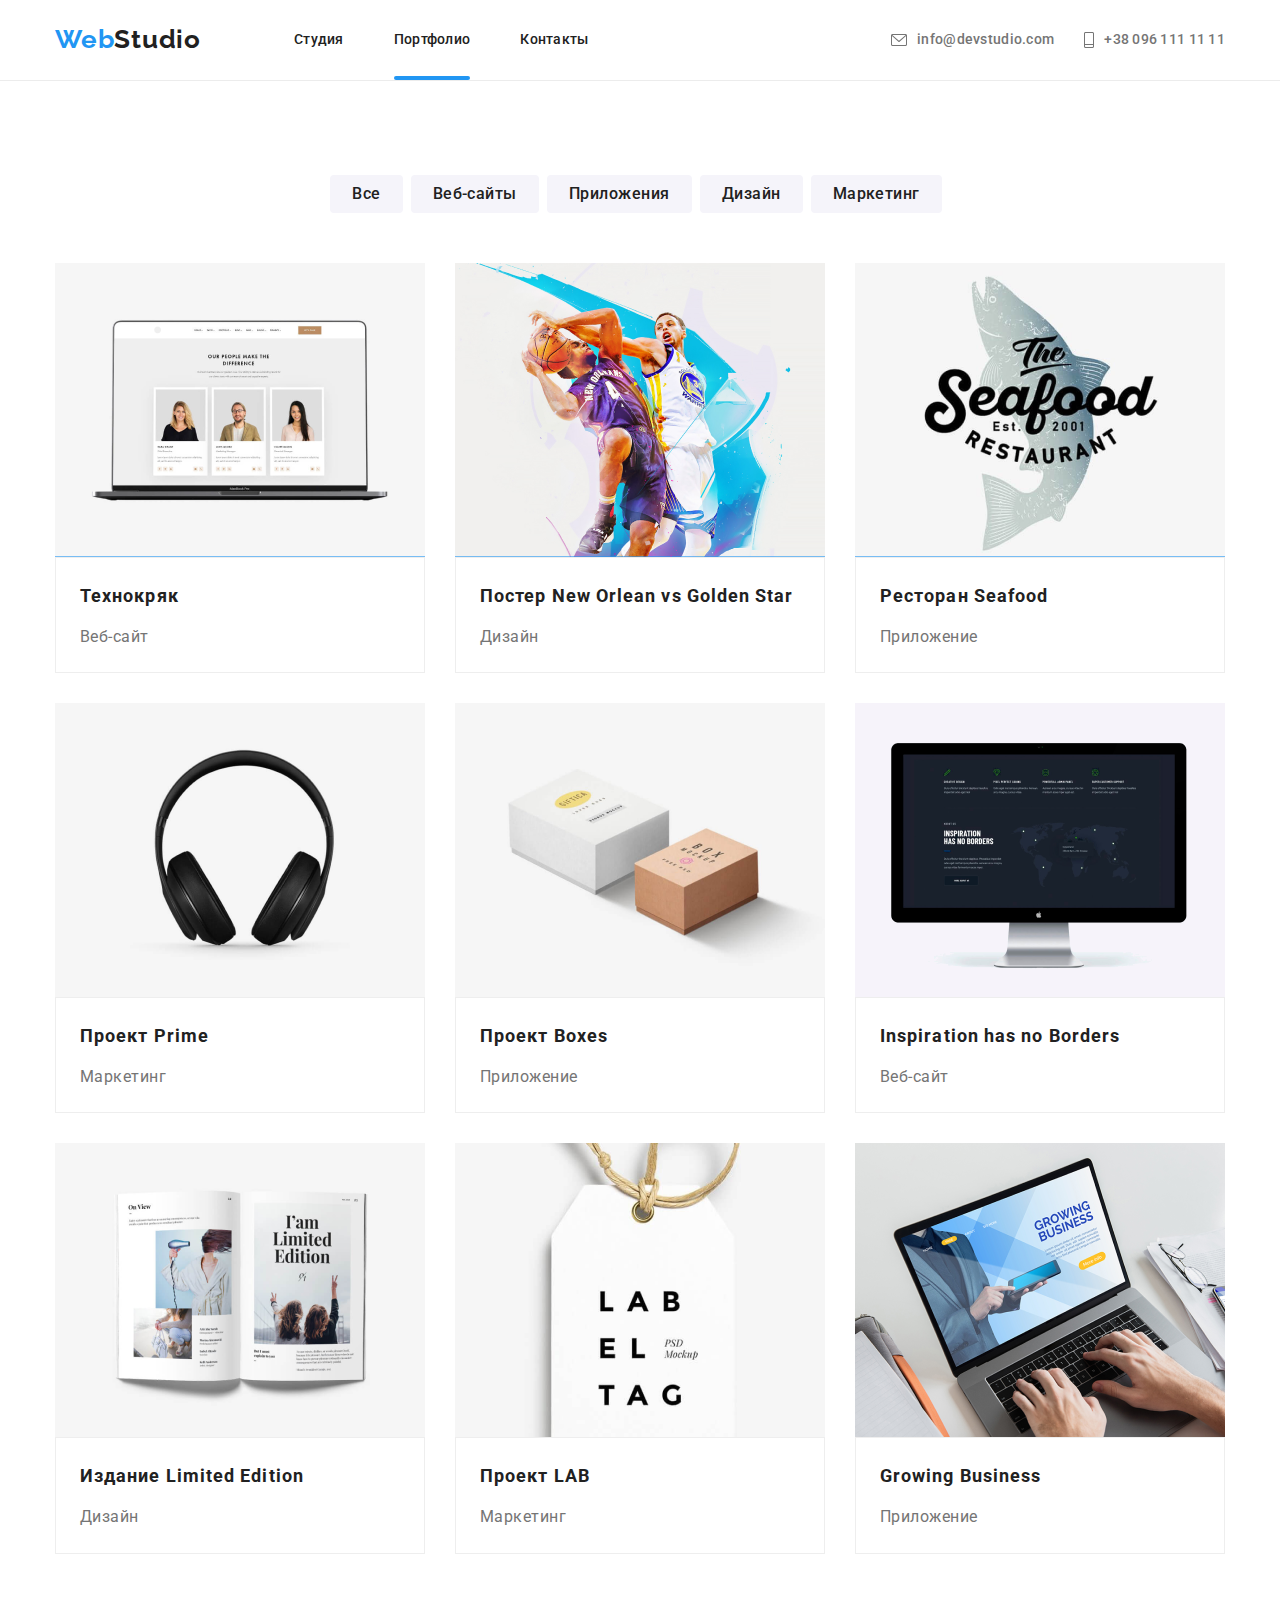
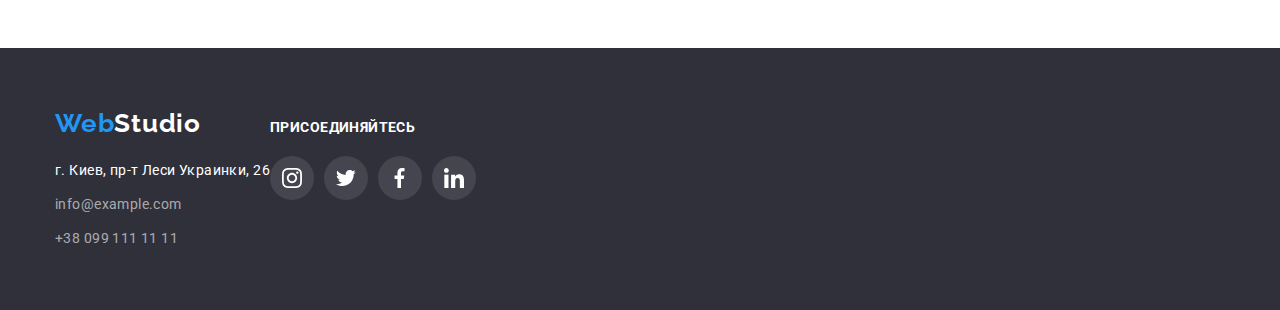
==== portfolio.html @ 3cac70fa "добавил формы" ====
<!DOCTYPE html>
<html lang="en">
<head>
    <meta charset="UTF-8">
    <meta http-equiv="X-UA-Compatible" content="IE=edge">
    <meta name="viewport" content="width=device-width, initial-scale=1.0">
    <title>WebStudio</title>
    <!-- font -->
    <link rel="preconnect" href="https://fonts.googleapis.com">
    <link rel="preconnect" href="https://fonts.gstatic.com" crossorigin>
    <link href="https://fonts.googleapis.com/css2?family=Raleway:wght@700&family=Roboto:wght@400;500;700;900&display=swap" rel="stylesheet">
    <!-- css -->
    <link href="./css/nomalize.css" rel="stylesheet">
    <link href="./css/styles.css" rel="stylesheet" >
    
</head>
<body>
    <header class="header-border">
        <div class="container">
            <!-- логотип -->
            <a href="#" class="link-logo"><span class="color-logo-second">Web</span><span class="color-logo-basic">Studio</span> </a>
            <!-- навигация -->
            <nav>
            <ul class="nav-item ">
                <li> <a class="nav-link nav-color" href="./index.html">Студия</a> </li>
                <li> <a class="nav-link nav-color nav-color-underline" href="./portfolio.html">Портфолио</a> </li>
                <li> <a class="nav-link nav-color" href="">Контакты</a> </li>
            </ul>
            </nav>  
            <ul class="nav-item-contact">
               <li>
                    <a class="contact-link link-color" href="info@devstudio.com" target="_blank"> 
                        <svg class="nav-icon" width="16 " height="16" >
                            <use href="./images/sprite.svg#icon-mail"></use>
                        </svg>info@devstudio.com
                    </a>
                </li>
               <li>
                   <a class="contact-link link-color" href="tel:+380961111111">
                        <svg class="nav-icon" width="10 " height="16" >
                            <use href="./images/sprite.svg#icon-tel"></use>
                        </svg>+38 096 111 11 11
                    </a>
                </li>
            </ul>
        </div>
    </header>
        <main>
    <section class="padding">
    <div class="container">
        <!-- якоря -->
            <ul class="portfolio-naw">
                <li><button class="portfolio-button" type="button">Все </button></li>
                <li><button class="portfolio-button" type="button">Веб-сайты </button></li>
                <li><button class="portfolio-button" type="button">Приложения </button></li>
                <li><button class="portfolio-button" type="button">Дизайн </button></li>
                <li><button class="portfolio-button" type="button">Маркетинг </button></li>
            </ul>
        <!-- портфолио -->
        <ul class="portfolio">
            <li class="portfolio-item">
                <a href="#">
                <div class="portfolio-item-container">
                    <img src="./images/portfolio/img1.png" alt="ноутбук" width="370">
                    <p class="portfolio-info">Технокряк это современная площадка распространения коронавируса. Компании используют эту платформу для цифрового шпионажа и атак на защищённые сервера конкурентов.</p>
                </div>
                <div class="portfolio-border">
                    <h2 class="portfolio-title">Технокряк</h2>
                    <p class="poltfolio-desc">Веб-сайт</p>
                </div>
                </a>
            </li>
            <li class="portfolio-item">
                <a href="#">
                <div class="portfolio-item-container">
                    <img src="./images/portfolio/img2.png" alt="баскетболисты" width="370">
                    <p class="portfolio-info">Технокряк это современная площадка распространения коронавируса. Компании используют эту платформу для цифрового шпионажа и атак на защищённые сервера конкурентов.</p>
                </div>
                <div class="portfolio-border">
                    <h2 class="portfolio-title">Постер New Orlean vs Golden Star</h2>
                    <p class="poltfolio-desc">Дизайн</p>
                </div>
                </a>
            </li>
            <li class="portfolio-item">
                <a href="#">
                <div class="portfolio-item-container">
                    <img src="./images/portfolio/img3.png" alt="банер" width="370">
                    <p class="portfolio-info">Технокряк это современная площадка распространения коронавируса. Компании используют эту платформу для цифрового шпионажа и атак на защищённые сервера конкурентов.</p>
                </div>
                <div class="portfolio-border">
                    <h2 class="portfolio-title">Ресторан Seafood</h2>
                    <p class="poltfolio-desc">Приложение</p>
                </div>
                </a>
            </li>
            <li class="portfolio-item">
                <a href="#">
                <div class="portfolio-item-container">
                    <img src="./images/portfolio/img4.png" alt="наушники" width="370">
                    <p class="portfolio-info">Технокряк это современная площадка распространения коронавируса. Компании используют эту платформу для цифрового шпионажа и атак на защищённые сервера конкурентов.</p>
                </div>
                <div class="portfolio-border">
                    <h2 class="portfolio-title">Проект Prime</h2>
                    <p class="poltfolio-desc">Маркетинг</p>
                </div>
                </a>
            </li>
            <li class="portfolio-item">
                <a href="#">
                <div class="portfolio-item-container">
                    <img src="./images/portfolio/img5.png" alt="коробки" width="370">
                    <p class="portfolio-info">Технокряк это современная площадка распространения коронавируса. Компании используют эту платформу для цифрового шпионажа и атак на защищённые сервера конкурентов.</p>
                </div>
                <div class="portfolio-border">
                    <h2 class="portfolio-title">Проект Boxes</h2>
                    <p class="poltfolio-desc">Приложение</p>
                </div>
                </a>
            </li>
            <li class="portfolio-item">
                <a href="#">
                <div class="portfolio-item-container">
                    <img src="./images/portfolio/img6.png" alt="моноблок" width="370">
                    <p class="portfolio-info">Технокряк это современная площадка распространения коронавируса. Компании используют эту платформу для цифрового шпионажа и атак на защищённые сервера конкурентов.</p>
                </div>
                <div class="portfolio-border">
                    <h2 class="portfolio-title">Inspiration has no Borders</h2>
                    <p class="poltfolio-desc">Веб-сайт</p>
                </div>
                </a>
            </li>
            <li class="portfolio-item">
                <a href="#">
                <div class="portfolio-item-container">
                    <img src="./images/portfolio/img7.png" alt="журнал" width="370">
                    <p class="portfolio-info">Технокряк это современная площадка распространения коронавируса. Компании используют эту платформу для цифрового шпионажа и атак на защищённые сервера конкурентов.</p>
                </div>
                <div class="portfolio-border">
                    <h2 class="portfolio-title">Издание Limited Edition</h2>
                    <p class="poltfolio-desc">Дизайн</p>
                </div>
                </a>
            </li>
            <li class="portfolio-item">
                <a href="#">
                <div class="portfolio-item-container">
                    <img src="./images/portfolio/img8.png" alt="бирка" width="370">
                    <p class="portfolio-info">Технокряк это современная площадка распространения коронавируса. Компании используют эту платформу для цифрового шпионажа и атак на защищённые сервера конкурентов.</p>
                </div>
                <div class="portfolio-border">
                    <h2 class="portfolio-title">Проект LAB</h2>
                    <p class="poltfolio-desc">Маркетинг</p>
                </div>
                </a>
            </li>
            <li class="portfolio-item">
                <a href="#">
                <div class="portfolio-item-container">
                    <img src="./images/portfolio/img9.png" alt="ноутбук" width="370">
                    <p class="portfolio-info">Технокряк это современная площадка распространения коронавируса. Компании используют эту платформу для цифрового шпионажа и атак на защищённые сервера конкурентов.</p>
                </div>
                <div class="portfolio-border">
                    <h2 class="portfolio-title">Growing Business</h2>
                    <p class="poltfolio-desc">Приложение</p>
                </div>
                </a>
            </li>
        </ul>
    </div>
    </section>
    </main>
    <!-- подвал -->
    <footer class="fon-footer">
        <div class="container footed-display">
            <div>
                <a href="#" class="logo-footer"><span class="color-logo-second">Web</span><span class="color-logo-footer">Studio</span></a>
                <address>
                <ul class="address">
                    <li><a href="#" class="address-street ">г. Киев, пр-т Леси Украинки, 26</a> </li>
                    <li><a href="info@example.com" target="_blank" class="address-info ">info@example.com</a></li>
                    <li><a href="tel:+380991111111" class="address-tel">+38 099 111 11 11</a></li>
                </ul>
                </address>
            </div>
            <div class="footer-icon-container">
                <h3 class="footer-icon-title">ПРИСОЕДИНЯЙТЕСЬ</h3>
                <ul class="social-icon-items">
                    <li class="footer-icon-items">
                        <a href="https://www.instagram.com" target="_blank">
                            <svg class="social-icon" width="20" height="20">
                                <use href="./images/sprite.svg#icon-instagram"></use>
                            </svg>  
                        </a>
                    </li>
                    <li class="footer-icon-items">
                        <a href="https://twitter.com" target="_blank">
                            <svg class="social-icon" width="20" height="20">
                                <use href="./images/sprite.svg#icon-twitter"></use>
                            </svg>  
                        </a>
                    </li>
                    <li class="footer-icon-items">
                        <a href="https://uk-ua.facebook.com" target="_blank">
                            <svg class="social-icon" width="20" height="20">
                                <use href="./images/sprite.svg#icon-facebook"></use>
                            </svg> 
                        </a>    
                    </li>
                    <li class="footer-icon-items">
                        <a href="https://ua.linkedin.com" target="_blank">
                            <svg class="social-icon" width="20" height="20">
                                <use href="./images/sprite.svg#icon-linkedin"></use>
                            </svg>  
                        </a>
                    </li>
                </ul>
            </div>
        </div>
    </footer>
    </body>
</html>
---- css/styles.css ----
/* главние цвета страницы */
:root {
--background-color-body: #fff   ; 
--color-content: #757575;
--color-head-basic: #212121;
--color-head-second:#2196F3;
--color-fon: #F5F4FA;
--icon-color:#AFB1B8;
--icon-color-fon: #FFFFFF1A;

--cubic:cubic-bezier(0.4, 0, 0.2, 1)


}

/* ----------body-------------- */
body {
    margin: 0;
    box-sizing: border-box;

    background-color: var(--background-color-container) ;
    color: var(--color-content);
    font-family: Roboto , arial ;
    
}
    h1,h2,h3,ul,p
     {margin: 0;}

    ul{ list-style: none;
        padding-inline-start: 0px}

    a { text-decoration: none;
        }



/* ---------container-------- */
.container{
    width: 1200px;
    padding-right: 15px;
    padding-left: 15px;
    
    margin-left: auto;
    margin-right: auto;

    box-sizing: border-box;
}
.padding{
    padding-top: 94px;
    padding-bottom: 94px;
}

/* -----------header------------- */
  .header-border{

      border-bottom: 1px solid #ECECEC;  }
  
    header .container{ 
     display: flex;  
     align-items: center;

     padding-top: 0px;
    }   

/* логотип */

    .color-logo-basic,
    .color-logo-second,
    .color-logo-footer {
    font-family: Raleway;
    font-weight: bold;
    font-size: 26px;
    line-height: 1.2;
    letter-spacing: 0.03em;
}
    .color-logo-basic{color: var(--color-head-basic);}
    .color-logo-second {color: var(--color-head-second)}
    .color-logo-footer{ color: var(--background-color-body);}

/* навигация */
    .nav-icon{
        margin-right: 10px;
        --color5:currentcolor;
        --color3:currentcolor;
    }

    .nav-item{ 
        margin-top: 0;
        margin-bottom: 0;
        display: flex;
        margin-left: 93px; }

    .nav-item li{
        margin-right: 50px;
    }
    .nav-item li:last-child{
        margin-right: 0;
    }
    
    .item:last-child{
         margin-right: 0px}

    .nav-item-contact{
         display: flex;
         margin-left: auto;}

    .nav-item-contact li{
        
        margin-left: 30px;
    }  
    .nav-item-contact li:first-child{
        margin-left: 0;
    }   

    .nav-link,
    .contact-link{
    position: relative;
       
    font-weight: 500;
    font-size: 14px;
    line-height: 1.14;
    letter-spacing: 0.02em;

    display: block;
    padding-top: 32px;
    padding-bottom: 32px;}
    
    .nav-color{
        color: var(--color-head-basic);
        transition: color 250ms var(--cubic);
    }
    .link-color{
        display: flex;
        color: var(--color-content );
        transition: color 250ms var(--cubic);
    }
    
     .nav-color:hover,
     .nav-color:focus,
    .link-color:hover,
    .link-color:focus{
     color: var(--color-head-second);
     transition: color 250ms var(--cubic);
     }


     .nav-color-underline::after{
        position: absolute;
        bottom: 0;

         content:"";
         display: block;
         height: 4px;
         width: 100%;
         border-radius: 2px;
         background-color: var(--color-head-second);
     }  

     
     
 /*  ---------------------main--------------------- */
 /* фон + модальное окно */
 .backdrop{
     position: fixed;
     top: 0;
     left: 0;
     width: 100%;
     height: 100%;

     transform: scale(0);
     transition: transform 250ms var(--cubic);

     background-color:  #00000033;
     
     pointer-events: none;
 }

 .is-hidden{
    transform: scale(1);
    transition: transform 250ms var(--cubic);
    pointer-events: none;
    
     
 }
 .modal{
    
    
    position: absolute;
    top: 50%;
    left: 50%;
    transform: translate(-50%,-50%);
    
    

    width: 528px;
    height: 581px;

    border-radius: 4px;
    background-color: var(--background-color-body);

    box-shadow: 0px 2px 1px 0px #00000033;

    box-shadow: 0px 1px 1px 0px #00000024;

    box-shadow: 0px 1px 3px 0px #0000001F;

 }

.modal-button{
    position: absolute;
    right: 8px;
    top: 8px;

    pointer-events: auto;

    cursor: pointer;

    display: flex;
    align-items: center;
    justify-content: center;

    width: 30px;
    height: 30px;
    border-radius: 50%;
    border: 1px solid #0000001A;

    background-color: var(--background-color-body);
    
}
.modal-button:hover {
    fill: var(--color-head-second)
    
}

/* _______форма модальное окно_______ */
.modal-form{
    display: flex;
    flex-direction: column;

    padding: 40px;

}
.modal-form-title{
    font-family: Roboto;
    font-size: 20px;
    font-weight: 700;
    line-height: 1.15;
    letter-spacing: 0.03em;
    text-align: center;

    color: var(--color-head-basic);

}

.modal-form-button{
    box-sizing:border-box;

    display: flex;
    align-items: center;
    justify-content: center;
    border: 0;
    padding: 0;

    width: 200px;
    height: 50px;

    pointer-events: auto;

    font-family: Roboto;
    font-size: 16px;
    font-weight: 700;
    line-height: 1.87;
    letter-spacing: 0.06em;
    
    color:var(--background-color-body);
    background-color: var(--color-head-second);
    box-shadow: 0px 4px 4px rgba(0, 0, 0, 0.15);
    border-radius: 4px;
    

}


 /* заказ услуг */
    .hero-fon{
        max-width: 1600px;
        margin: 0 auto;
        padding: 200px 0;
        background: #2F303A66;

        background-image:linear-gradient(to right,#2F303A66,#2F303A66),
       url("../images/fon.jpg");

        background-repeat: no-repeat;
        background-size: cover;
        background-position: center;
        
        }
  
    .hero-container{
       
    margin: 0  auto;  
    width: 690px;
    text-align: center;}    


   .hero-title{
    margin-bottom: 30px;
    
    font-weight: 900;
    font-size: 44px;
    line-height: 1.36;
    color: var(--background-color-body);
    letter-spacing: 0.06em;
    
    text-align: center;

    
 }
  .hero-button{
    padding: 10px 32px;
    
    font-weight: bold;
    font-size: 16px;
    line-height: 1.88;
    text-align: center;
    
    cursor: pointer;
    
    box-shadow: 0px 4px 4px rgba(0, 0, 0, 0.15);
    border-radius: 4px;

    color: var(--background-color-body);
    background-color: var(--color-head-second);
 }

 /* наши качества */
 .quality-title-none{ display: none}

 .quality-item{
    display: flex;}

 .quality-item li{ margin-left: 30px;}
        
.quality-item li:first-child{ margin-left: 0;}

.quality-icon-container{
    box-sizing: border-box;
    display: flex;
    justify-content: center;
    align-items: center;

    width: 270px;
    height: 120px;

    margin-bottom: 30px;
    
    
    background-color: var(--color-fon);
 

     }
 
 .quality-title{
    margin-bottom: 10px;

    font-style: normal;
    font-weight: bold;
    font-size: 14px;
    line-height: 1.14;
    letter-spacing: 0.03em;
    text-transform: uppercase;  
    color: var(--color-head-basic);  
    
    
 }
 .quality-desc{
    font-size: 14px;
    line-height: 1.7;
    
    
 }
 /* чем мы занимаемся */

 .title-prof{
    margin-bottom: 50px;

    font-weight: bold;
    font-size: 36px;
    line-height: 1.16;
    text-align: center;
    letter-spacing: 0.03em;
    color: var(--color-head-basic);
 }
 .prof-item{
     display: flex;}
    
 .prof-item li{
     position:relative;

     margin-left: 30px;
 }
 .prof-item li:first-child{
     margin-left: 0;
 }

 .prof-padding{
    padding-bottom: 94px;}

 .profi-name{
    position: absolute;

    display: flex;
    align-items: center; 
    justify-content: center;

    width: 100%;
    height: 70px;
    bottom: 0;

    text-transform: uppercase;
    font-size: 14px;
    font-weight: 700;
    line-height: 1.14;
    letter-spacing: 0.03em;
    

    color: var(--background-color-body);
    background-color: #2F303ACC;
    ;
 }
     
 /* команда */
.team-fon{
    background-color: var(--color-fon);
 
}
.team-title{
    margin-bottom: 50px;

    font-weight: bold;
    font-size: 36px;
    line-height: 1.16;
    text-align: center;
    letter-spacing: 0.03em;
    color: var(--color-head-basic);
}
.team-title-items{
    display: flex;
    box-sizing: border-box;
    }

.team-title-item{
    
    margin-left: 30px;} 
.team-title-item:first-child{
    margin-left: 0;
}
.team-title-items li img{
    display: block;
    box-sizing: border-box;
} 

 .team-titles{
    margin-bottom: 10px;
    
    font-weight: 500;
    font-size: 16px;
    line-height: 1.19;
    text-align: center;
    letter-spacing: 0.03em  ;
    color: var(--color-head-basic);
 }

.team-profession{
    margin-bottom: 16px;
    font-size: 16px;
    line-height: 1.19;
    text-align: center;
    letter-spacing: 0.03em}

 .team-title-item-border{
    box-sizing: border-box;
    padding: 30px 0;

    background-color: var(--background-color-body);

    box-shadow: 0px 1px 3px rgba(0, 0, 0, 0.12),
     0px 1px 1px rgba(0, 0, 0, 0.14),
      0px 2px 1px rgba(0, 0, 0, 0.2);
    border-radius: 0px 0px 4px 4px;
 }   
/*-----social icon--------------- */

.team-profession
.team-icon-items{
    display: flex;
}
.team-social-icon-color{
    position: relative;
}

.team-social-icon-color a{

    color:var(--icon-color);
    transition: box-shadow 250ms var(--cubic),background-color 250ms var(--cubic),color 250ms var(--cubic);
    
}

.team-social-icon-color a:hover,
.team-social-icon-color a:focus{
    transition: box-shadow 250ms var(--cubic),background-color 250ms var(--cubic),color 250ms var(--cubic);

    background-color: var(--color-head-second);
    color: var(--background-color-body);
}

    /*----Постоянные клиенты----  */
.client-list{
    display: flex;
}

.client-item{
    margin-right: 30px;    
}
.client-item:last-child{
    margin-right: 0px; }

.client-list a{ 
    box-sizing: border-box;
    display: flex;
    justify-content: center;
    align-items: center;

    width: 170px;
    height: 92px;
    border: 1px solid;
    border-radius: 4px;
    
    cursor: pointer;

    border-color: var(--icon-color);
    color: var(--icon-color);

    transition: box-shadow 250ms var(--cubic),background-color 250ms var(--cubic),color 250ms var(--cubic);

    

}
    
.client-list li a:hover,
.client-list li a:focus{
    transition: box-shadow 250ms var(--cubic),background-color 250ms var(--cubic),color 250ms var(--cubic);

    border-color: var(--color-head-second);
    color: var(--color-head-second);
}
.client-icon{

    --color1:currentcolor
}
 .client-title{
    margin-bottom: 50px;

    font-weight: bold;
    font-size: 36px;
    line-height: 1.16;
    text-align: center;
    letter-spacing: 0.03em;
    color: var(--color-head-basic);
 }

/* --------------footer------------- */
.fon-footer{
    background-color: #2F303A;
    
    margin: 0 auto;

    padding-top: 60px;
    padding-bottom: 60px;}

.footed-display{
    display: flex;
}    
.footed-margin{
    margin-right:70px ;
}
.address{
    padding-left: 0;
   margin-bottom: 0;}

.logo-footer{
    display: block;
    margin-bottom: 20px;}

.address-street,
.address-info,
.address-tel{
    display: block;

    font-size: 14px;
    line-height: 1.7;
    letter-spacing: 0.03em;
    font-style: normal}
    
.address-street,
.address-info{
    margin-bottom: 10px;
    }
    

 .address-street{color: var(--background-color-body);}

 .address-info,
 .address-tel
  {color: rgba(255, 255, 255, 0.6)}  

/*********** ---иконки соцсетей--- *************/
.footer-icon-container{
    padding-top: 12px;
}

.footer-icon-title{
    margin-bottom: 20px;

    font-size: 14px;
    font-weight: 700;
    line-height: 1.14;
    letter-spacing: 0.03em;

    color: var(--background-color-body);

}
.social-icon-items {
    display: flex;
    justify-content: center;
    
}
.social-icon-items li{
    margin-right: 10px;
}
.social-icon-items li:last-child{
    margin-right: 0px;
}
.social-icon-items a {
    display: flex;
    justify-content: center;
    align-items: center;

    border-radius: 50%;
    width: 44px;
    height: 44px;
    

    cursor: pointer
    }


.footer-icon-items a{
    display: flex;
    justify-content: center;
    align-items: center;

    transition: box-shadow 250ms var(--cubic),background-color 250ms var(--cubic),color 250ms var(--cubic);

    color: var(--background-color-body);
    background-color:var(--icon-color-fon)
}
.footer-icon-items a:hover,
.footer-icon-items a:focus{
    transition: box-shadow 250ms var(--cubic),background-color 250ms var(--cubic),color 250ms var(--cubic);

    background-color: var(--color-head-second);
    color: var(--background-color-body)
}
.social-icon{
    --color-social:currentcolor;
}
/* ---- форма подписки---- */

.footer-form-container{
    padding-top: 12px;
    margin-left: auto;
}
.footer-forma{
    display: flex;
}

.footer-form-input{
    width: 358px;
    height: 50px;
    padding: 0 16px;

    font-size: 16px;
    font-weight: 400;
    line-height: 1.25;
    letter-spacing: 0.03em;

    color: var(--color-fon);

    background-color: #2F303A;
    border: 1px solid #FFFFFF4D;
    box-sizing: border-box;
    filter: drop-shadow(0px 4px 4px rgba(0, 0, 0, 0.15));
    border-radius: 4px
}

.footer-form-button{
    box-sizing: border-box;
    display: flex;
    align-items: center;
    justify-content: center;
    width: 200px;
    height: 50px;
    margin-left:12px;
    padding: 0;

    font-family: Roboto;
    font-size: 16px;
    font-weight: 700;
    line-height: 1.87;
    letter-spacing: 0.06em;

    box-shadow: 0px 4px 4px rgba(0, 0, 0, 0.15);
    border-radius: 4px;
    
    color: var(--background-color-body);
    background-color: var(--color-head-second);
}
.footer-form-button-svg{
    margin-left: 10px;
}


/* ********************************************************** */
/* ----------------------------------------------------------- */
/* -----Портфолио----- */

/* навигация */

.portfolio-naw{
    display: flex;
    
}
.portfolio-naw{
    justify-content: center;
   
    margin-bottom: 50px;
}

.portfolio-button{
    margin-right: 8px;  
    padding: 6px 22px;

    color: var(--color-head-basic);
    font-family: Roboto;
    font-weight: 500;
    font-size: 16px;
    line-height: 1.6;
    text-align: center;
    letter-spacing: 0.03em;

    border:0;
    background-color: var(--color-fon);
    border-radius: 4px;
    
    
}
.portfolio-button:hover,
.portfolio-button:focus
{
    transition: box-shadow 250ms var(--cubic),
    background-color 250ms var(--cubic),
    color 250ms var(--cubic);

    background-color: var(--color-head-second);
    color: var(--background-color-body);
    box-shadow: 0px 3px 1px rgba(0, 0, 0, 0.1), 0px 1px 2px rgba(0, 0, 0, 0.08), 0px 2px 2px rgba(0, 0, 0, 0.12);
    
    border-color: var(--color-head-second);
}

/* портфолио */
.portfolio{
    display: flex;
    flex-wrap:wrap;}


.portfolio-item:hover,
.portfolio-item:focus{
    transition: box-shadow 250ms var(--cubic);

    box-shadow: 2px 6px 8px 2px #00000029;

    box-shadow: 0px 6px 6px 2px #0000000F;

    box-shadow: 0px 2px 2px 2px #0000001F;

    
    }
.portfolio-item{ box-sizing: border-box;}
.portfolio-item a img{
   display: block;
}

.portfolio-title{
    margin-bottom: 8px;

    font-weight: bold;
    font-size: 18px;
    line-height: 2;
    letter-spacing: 0.06em;
    color: var(--color-head-basic);

    
}
.poltfolio-desc{
    font-size: 16px;
    line-height: 1.9;
    letter-spacing: 0.03em;
    color: var(--color-content);
    }

.portfolio-item{
    margin-right: 30px;
    margin-bottom: 30px;
} 
.portfolio-item:nth-child(3n+3)
    {margin-right: 0px;}

.portfolio-item:nth-last-child(-n+3){
    margin-bottom: 0px;
}   


.portfolio-border{
    box-sizing: border-box;

    padding:20px 24px;

    border: 1px solid #EEEEEE;
    
}
.portfolio-item-container{
    position: relative;
    overflow: hidden;
}
.portfolio-info{
    position: absolute;

    transform: translateY(100%);
    transition: transform 250ms var(--cubic);
   
    box-sizing: border-box;
    
    bottom: 0;
    width: 100%;
    padding: 63px 24px ;

    font-size: 18px;
    font-weight: 400;
    line-height: 1.55;
    letter-spacing: 0.03em;

    background-color:  #2196F3E5;
    color: var(--background-color-body);
}
.portfolio-item a:hover .portfolio-info{
    transform: translate(0);
}
  
/* ********************************** */
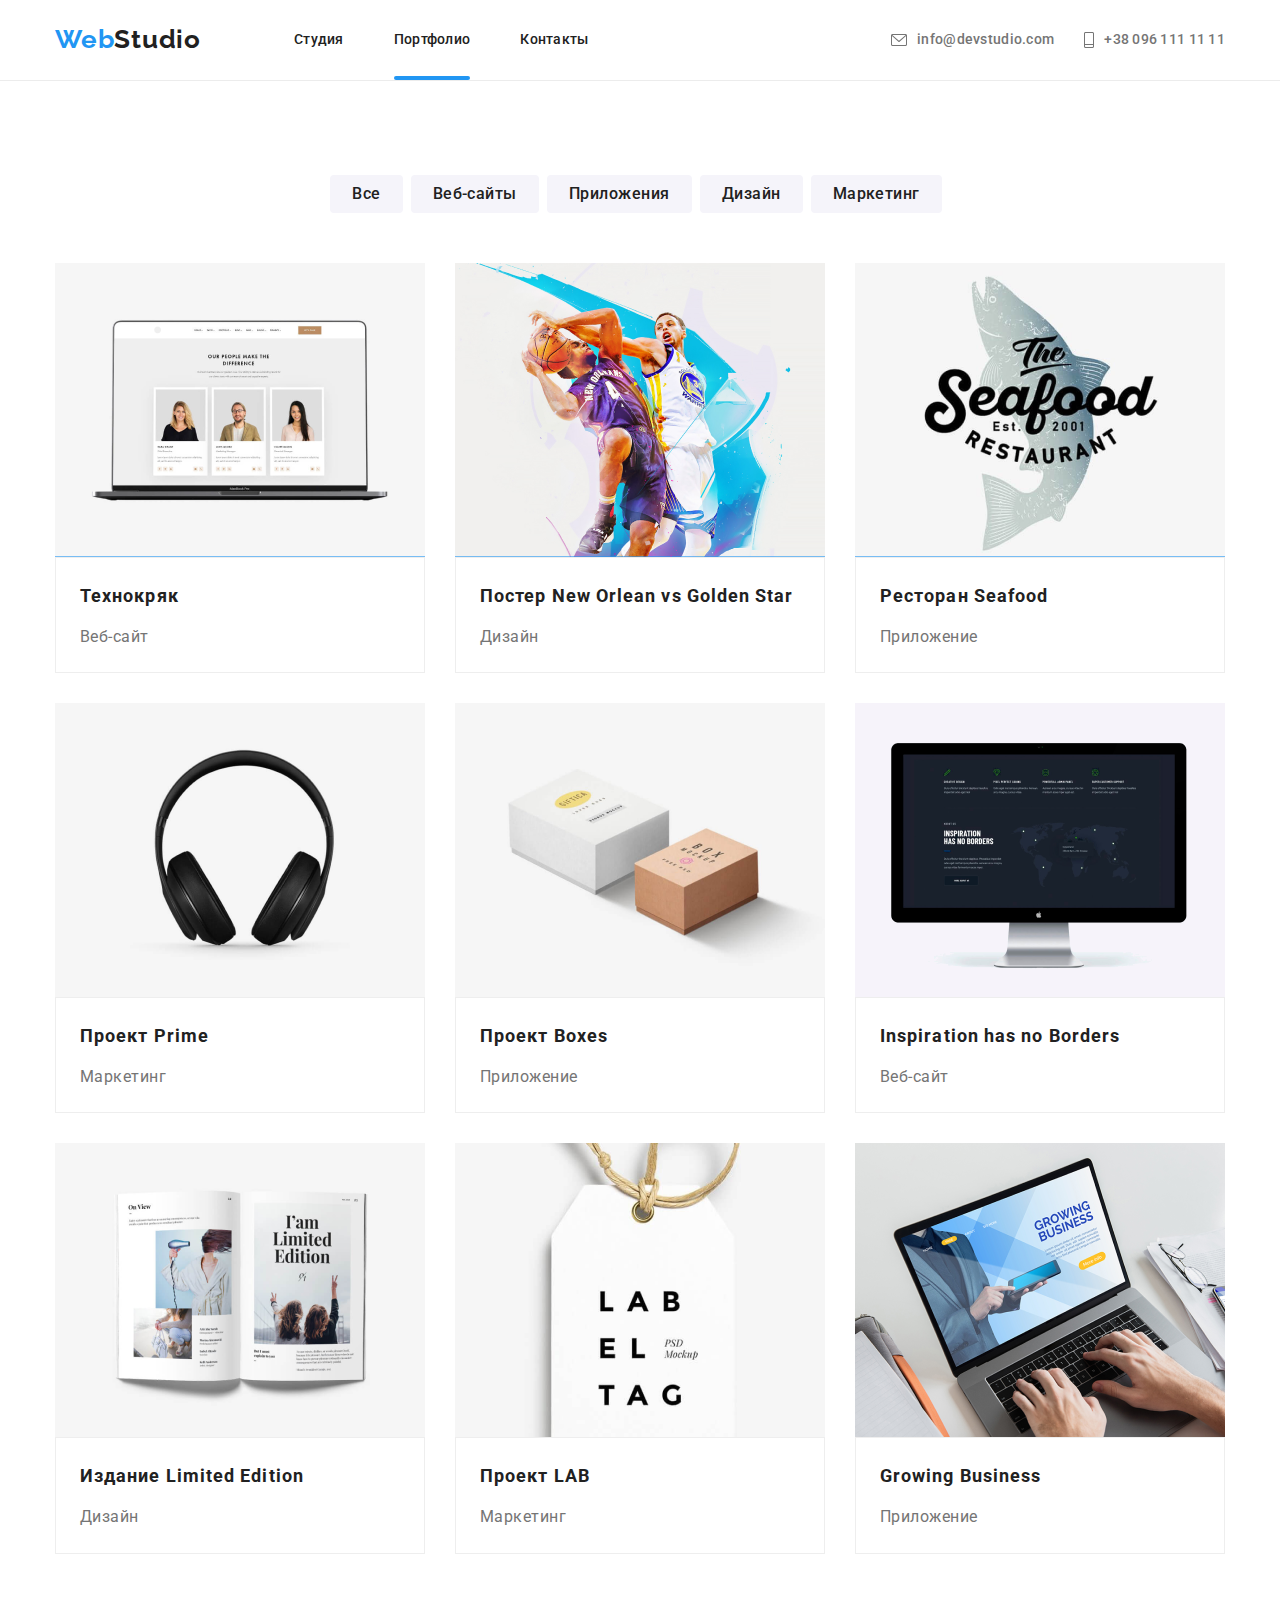
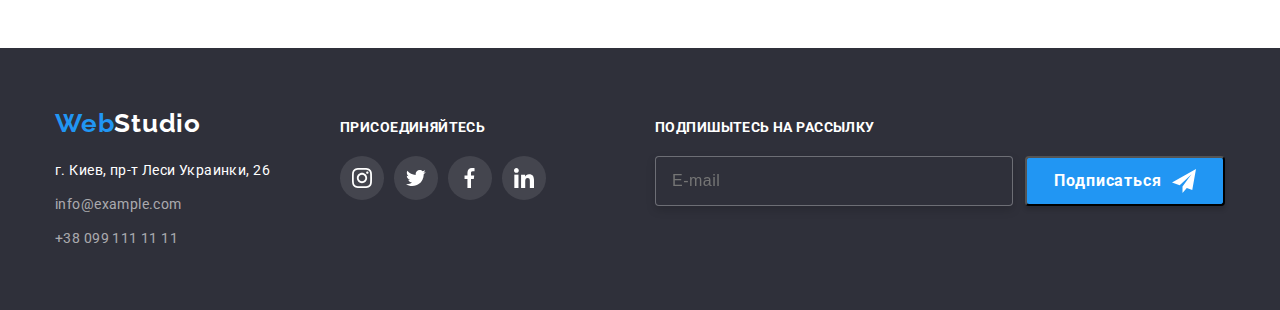
==== commit b0bd5e8b: "+form_svg" ====
--- a/portfolio.html
+++ b/portfolio.html
@@ -173,7 +173,7 @@
     <!-- подвал -->
     <footer class="fon-footer">
         <div class="container footed-display">
-            <div>
+            <div class="footed-margin">
                 <a href="#" class="logo-footer"><span class="color-logo-second">Web</span><span class="color-logo-footer">Studio</span></a>
                 <address>
                 <ul class="address">
@@ -216,6 +216,17 @@
                     </li>
                 </ul>
             </div>
+            <div class="footer-form-container">
+                <h3 class="footer-icon-title">ПОДПИШЫТЕСЬ НА РАССЫЛКУ</h3>
+                <form class="footer-forma" name="subscribe">
+                    <input class="footer-form-input"type="email" name="email" name="user-email" placeholder="E-mail"/>
+                    <button class="footer-form-button" tipe="submit">Подписаться
+                        <svg class="footer-form-button-svg" width="24" height="24">
+                            <use href="./images/sprite.svg#icon-send"></use>
+                        </svg>
+                    </button>
+                </form>
+            </div>
         </div>
     </footer>
     </body>
--- a/css/styles.css
+++ b/css/styles.css
@@ -162,6 +162,7 @@
  /* фон + модальное окно */
  .backdrop{
      position: fixed;
+     z-index: 10;
      top: 0;
      left: 0;
      width: 100%;
@@ -172,7 +173,7 @@
 
      background-color:  #00000033;
      
-     pointer-events: none;
+     
  }
 
  .is-hidden{
@@ -184,7 +185,7 @@
  }
  .modal{
     
-    
+    pointer-events: auto;
     position: absolute;
     top: 50%;
     left: 50%;
@@ -223,7 +224,7 @@
     height: 30px;
     border-radius: 50%;
     border: 1px solid #0000001A;
-
+    transition: fill 250ms var(--cubic);
     background-color: var(--background-color-body);
     
 }
@@ -234,14 +235,20 @@
 
 /* _______форма модальное окно_______ */
 .modal-form{
-    display: flex;
+    display:flex;
     flex-direction: column;
-
     padding: 40px;
-
+}
+.modal-form-label{
+    position: relative;
+    margin-bottom: 30px;
+}
+.modal-form-label:nth-child(5){
+    margin-bottom: 20px;
 }
 .modal-form-title{
-    font-family: Roboto;
+    margin-bottom: 30px;
+
     font-size: 20px;
     font-weight: 700;
     line-height: 1.15;
@@ -251,8 +258,128 @@
     color: var(--color-head-basic);
 
 }
+.modal-form-input{
+    box-sizing: border-box;
+    width: 100%;
+    height: 40px;
+    padding-left: 30px;
+    
+    transition: border-color 250ms var(--cubic);
+
+    border: 1px solid #21212133;
+    border-radius: 4px;
+    
+    box-shadow: 0px 2px 1px 0px #00000033;
+
+    box-shadow: 0px 1px 1px 0px #00000024;
+
+    box-shadow: 0px 1px 3px 0px #0000001F;
+
+}
+.modal-form-input:hover,
+.modal-form-input:not(:placeholder-shown){
+    border-color: var(--color-head-second);
+}
+.modal-form-input:hover + .modal-form-input-svg,
+.modal-form-input:not(:placeholder-shown) + .modal-form-input-svg{
+    fill: var(--color-head-second);  }
+
+.modal-form-input-name{
+    position: absolute;
+    left: 0;
+    top:-18px;
+
+    font-size: 12px;
+    font-weight: 400;
+    line-height: 1.16;
+    letter-spacing: 0.01em;
+}
+
+.modal-form-input-svg{
+    position: absolute;
+    left: 10px;
+    top: 50%;
+    transform: translateY(-50%);
+
+    transition: fill 250ms var(--cubic);
+    
+}
+.modal-form-texterea{
+    resize:none;
+
+    width: 100%;
+    height: 120px;
+    box-sizing: border-box;
+    padding: 12px 16px;
+
+    font-family: Roboto;
+    font-size: 14px;
+    font-weight: 400;
+    line-height: 1.14;
+    letter-spacing: 0.01em;
+
+    color: #75757580;
+    ;
+    
+    border: 1px solid #21212133;
+    border-radius: 4px;
+    
+    box-shadow: 0px 2px 1px 0px #00000033;
+
+    box-shadow: 0px 1px 1px 0px #00000024;
+
+    box-shadow: 0px 1px 3px 0px #0000001F;
+}
+.modal-form-texterea::placeholder{
+    font-size: 14px;
+    font-weight: 400;
+    line-height: 1.14;
+    letter-spacing: 0.01em;
+
+    color: #75757580;
+    ;
+}
+
+.modal-form-checkbox-container{
+    display: flex;
+    align-items: center;
+    position: relative;
+    margin-bottom: 30px;
+}
+
+ .modal-form-checkbox{
+     position: absolute;
+     appearance: none;
+ }  
+
+.modal-form-checkbox:checked + .modal-form-checkbox-svg-ceck{
+    background-color: #2196F3;
+    border-color: transparent;
+    transition: background-color 250ms var(--cubic);
+    transition: border-color 250ms var(--cubic);
+}
+.modal-form-checkbox-svg-ceck{
+    margin-right: 8px;
+    box-sizing: border-box;
+    border: 2px solid var(--color-head-basic);
+    border-radius: 2px;
+    background-origin: border-box;
+    transition: border-color 250ms var(--cubic) ;
+}
+.modal-form-checkbox-text{
+    font-size: 14px;
+    font-weight: 400;
+    line-height: 1.7;
+    letter-spacing: 0.03em;
+    color: var(--color-content);
+}
+
+.modal-form-checkbox-text-b{
+    color: var(--color-head-second);
+    text-decoration: underline;}
 
 .modal-form-button{
+    margin: 0 auto;
     box-sizing:border-box;
 
     display: flex;
@@ -264,9 +391,6 @@
     width: 200px;
     height: 50px;
 
-    pointer-events: auto;
-
-    font-family: Roboto;
     font-size: 16px;
     font-weight: 700;
     line-height: 1.87;
@@ -276,12 +400,9 @@
     background-color: var(--color-head-second);
     box-shadow: 0px 4px 4px rgba(0, 0, 0, 0.15);
     border-radius: 4px;
-    
-
-}
-
-
- /* заказ услуг */
+}
+
+ /********** заказ услуг **************/
     .hero-fon{
         max-width: 1600px;
         margin: 0 auto;
@@ -314,8 +435,6 @@
     letter-spacing: 0.06em;
     
     text-align: center;
-
-    
  }
   .hero-button{
     padding: 10px 32px;
@@ -357,8 +476,6 @@
     
     
     background-color: var(--color-fon);
- 
-
      }
  
  .quality-title{
@@ -372,13 +489,10 @@
     text-transform: uppercase;  
     color: var(--color-head-basic);  
     
-    
  }
  .quality-desc{
     font-size: 14px;
     line-height: 1.7;
-    
-    
  }
  /* чем мы занимаемся */
 
@@ -544,8 +658,6 @@
 
     transition: box-shadow 250ms var(--cubic),background-color 250ms var(--cubic),color 250ms var(--cubic);
 
-    
-
 }
     
 .client-list li a:hover,
